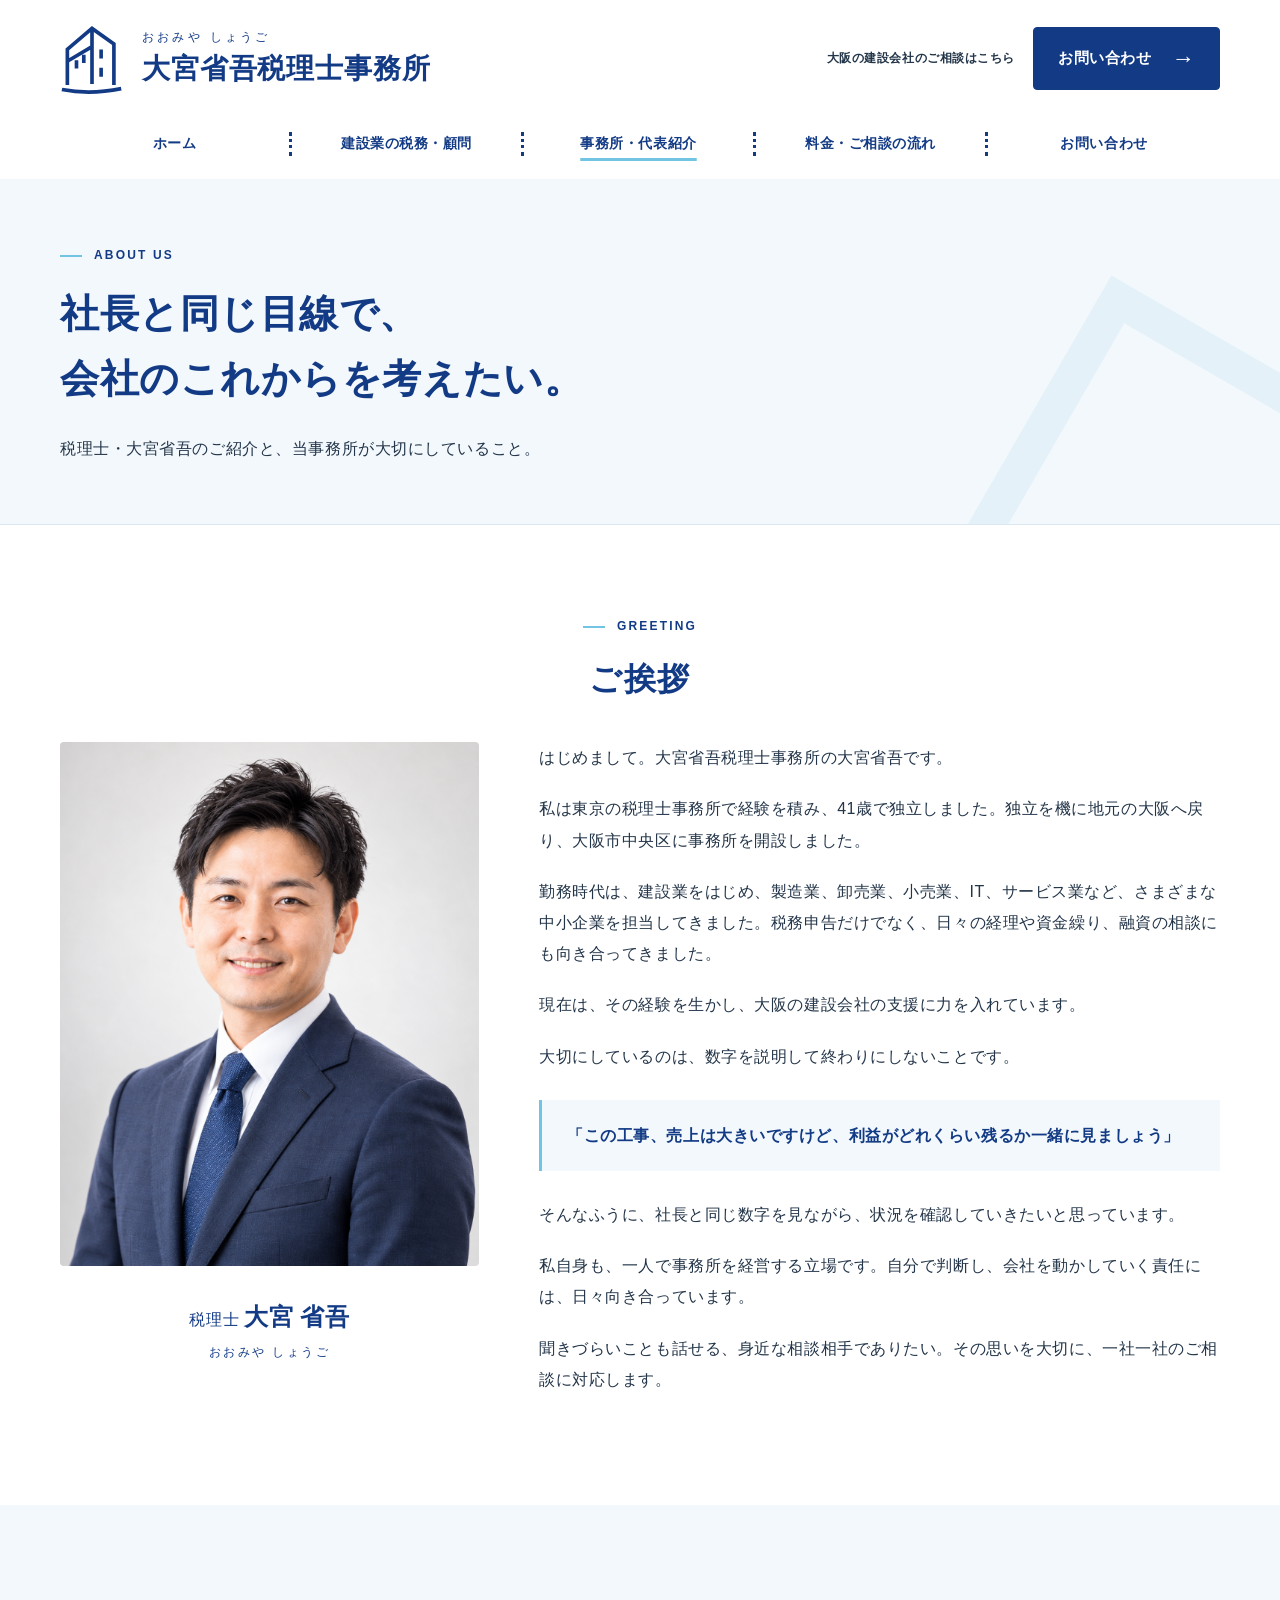
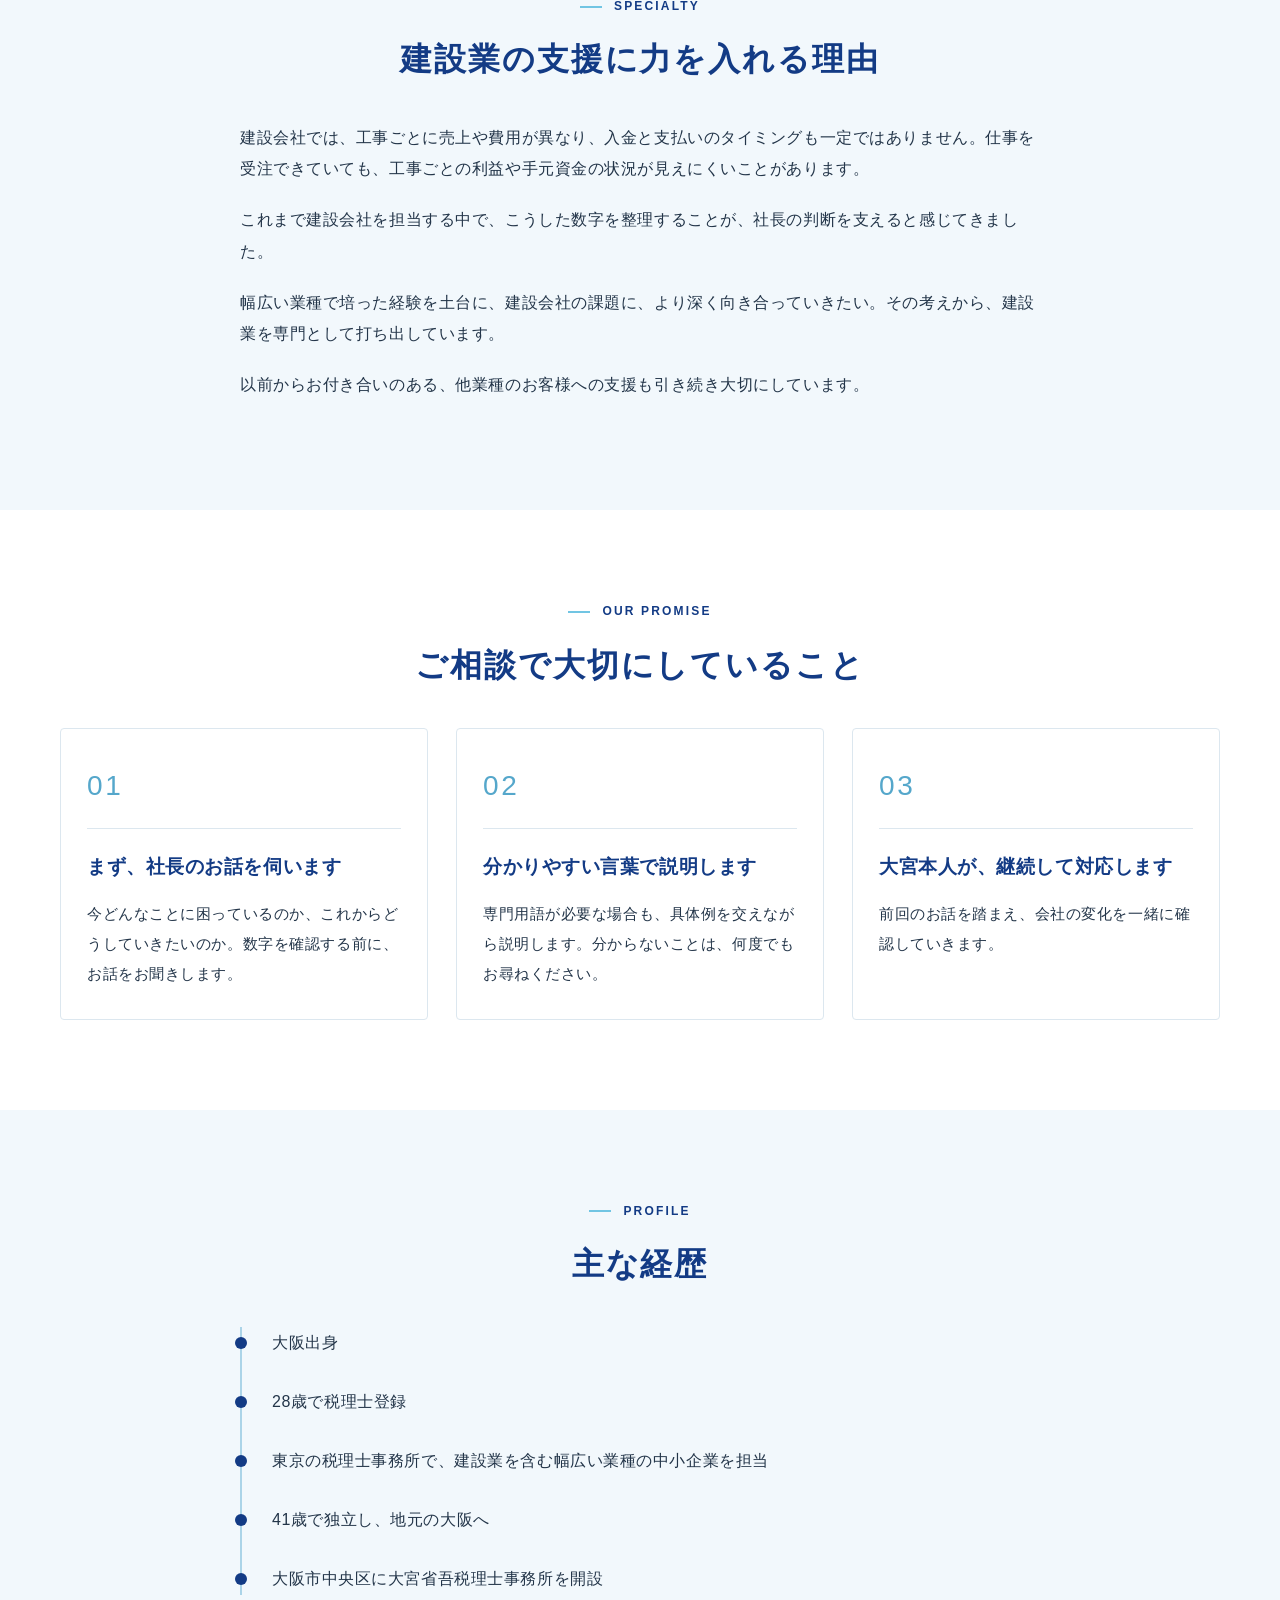
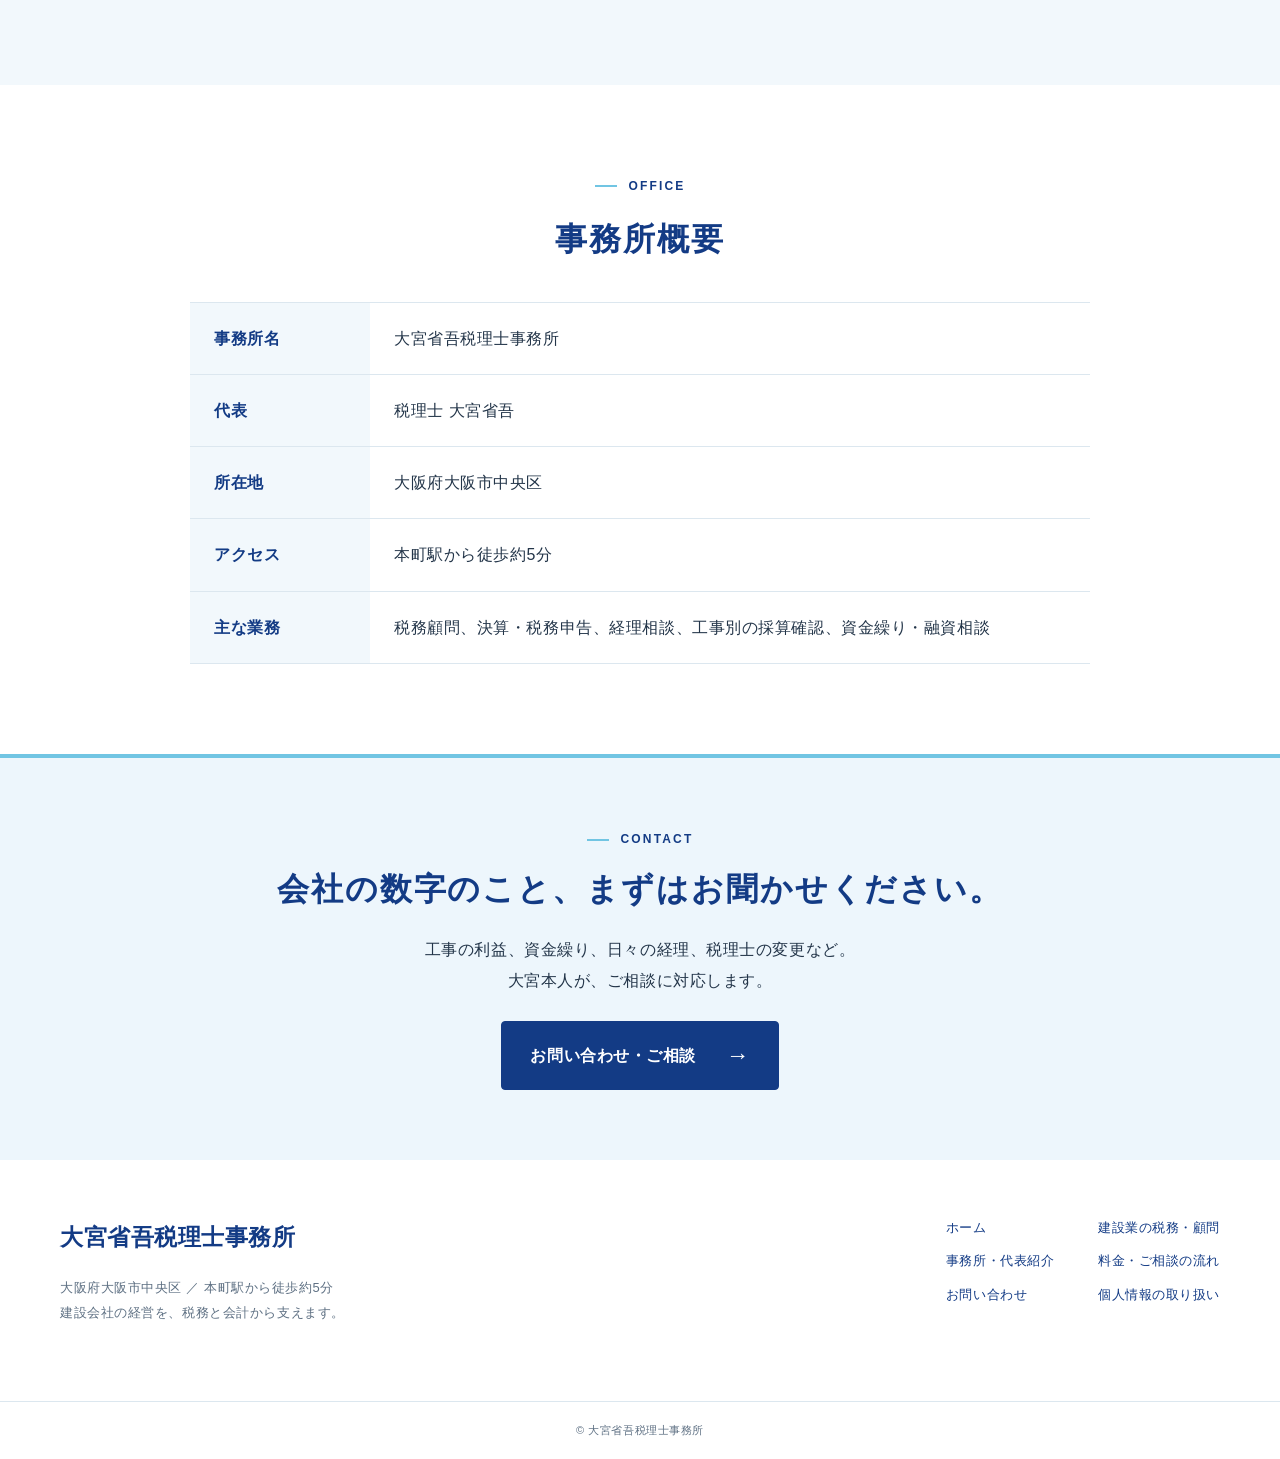
==== about.html @ 06304346 "Add files via upload" ====
<!doctype html><html lang="ja"><head><meta charset="utf-8"><meta name="viewport" content="width=device-width,initial-scale=1"><title>事務所・代表紹介｜大宮省吾税理士事務所</title><meta name="description" content="大阪市中央区・本町駅徒歩約5分。税理士・大宮省吾が、建設会社の決算申告、工事別利益管理、資金繰り、融資の相談に直接対応します。"><link rel="icon" href="assets/favicon.svg" type="image/svg+xml"><link rel="stylesheet" href="assets/style.css"><script src="assets/site.js" defer></script></head><body><a class="skip" href="#main">本文へ移動</a><header class="site-header"><div class="wrap head"><a class="brand" href="index.html"><svg viewBox="0 0 70 80" aria-hidden="true"><path d="M8 69V30L35 7l24 17v45M35 7v61M8 43l27-16M18 42v9m8-15v9m19-15v10m0 10v10M2 74q31 6 65-1" fill="none" stroke="currentColor" stroke-width="4"/></svg><span><small>おおみや しょうご</small><strong>大宮省吾税理士事務所</strong></span></a><div class="head-contact"><small>大阪の建設会社のご相談はこちら</small><a class="button " href="contact.html">お問い合わせ<span aria-hidden="true">→</span></a></div><button class="menu" aria-label="メニューを開く" aria-expanded="false" aria-controls="navigation">☰</button></div><nav id="navigation" class="wrap nav" aria-label="メインメニュー"><a href="index.html" >ホーム</a><a href="services.html" >建設業の税務・顧問</a><a href="about.html" aria-current=page>事務所・代表紹介</a><a href="fees.html" >料金・ご相談の流れ</a><a href="contact.html" >お問い合わせ</a></nav></header><main id="main"><header class="page-title"><div class="wrap"><p class="eyebrow">ABOUT US</p><h1>社長と同じ目線で、<br>会社のこれからを考えたい。</h1><p>税理士・大宮省吾のご紹介と、当事務所が大切にしていること。</p></div></header><section class="section "><div class="wrap"><p class="eyebrow">GREETING</p><h2>ご挨拶</h2><div class="split about-split"><div><img class="portrait" src="assets/representative.png" alt="代表税理士 大宮省吾"><p class="signature">税理士 <strong>大宮 省吾</strong><small>おおみや しょうご</small></p></div><div><p>はじめまして。大宮省吾税理士事務所の大宮省吾です。</p><p>私は東京の税理士事務所で経験を積み、41歳で独立しました。独立を機に地元の大阪へ戻り、大阪市中央区に事務所を開設しました。</p><p>勤務時代は、建設業をはじめ、製造業、卸売業、小売業、IT、サービス業など、さまざまな中小企業を担当してきました。税務申告だけでなく、日々の経理や資金繰り、融資の相談にも向き合ってきました。</p><p>現在は、その経験を生かし、大阪の建設会社の支援に力を入れています。</p><p>大切にしているのは、数字を説明して終わりにしないことです。</p><blockquote>「この工事、売上は大きいですけど、利益がどれくらい残るか一緒に見ましょう」</blockquote><p>そんなふうに、社長と同じ数字を見ながら、状況を確認していきたいと思っています。</p><p>私自身も、一人で事務所を経営する立場です。自分で判断し、会社を動かしていく責任には、日々向き合っています。</p><p>聞きづらいことも話せる、身近な相談相手でありたい。その思いを大切に、一社一社のご相談に対応します。</p></div></div></div></section><section class="section pale"><div class="wrap"><p class="eyebrow">SPECIALTY</p><h2>建設業の支援に力を入れる理由</h2><div class="narrow"><p>建設会社では、工事ごとに売上や費用が異なり、入金と支払いのタイミングも一定ではありません。仕事を受注できていても、工事ごとの利益や手元資金の状況が見えにくいことがあります。</p><p>これまで建設会社を担当する中で、こうした数字を整理することが、社長の判断を支えると感じてきました。</p><p>幅広い業種で培った経験を土台に、建設会社の課題に、より深く向き合っていきたい。その考えから、建設業を専門として打ち出しています。</p><p>以前からお付き合いのある、他業種のお客様への支援も引き続き大切にしています。</p></div></div></section><section class="section "><div class="wrap"><p class="eyebrow">OUR PROMISE</p><h2>ご相談で大切にしていること</h2><div class="cards"><article class="card"><span class="number">01</span><h3>まず、社長のお話を伺います</h3><p>今どんなことに困っているのか、これからどうしていきたいのか。数字を確認する前に、お話をお聞きします。</p></article><article class="card"><span class="number">02</span><h3>分かりやすい言葉で説明します</h3><p>専門用語が必要な場合も、具体例を交えながら説明します。分からないことは、何度でもお尋ねください。</p></article><article class="card"><span class="number">03</span><h3>大宮本人が、継続して対応します</h3><p>前回のお話を踏まえ、会社の変化を一緒に確認していきます。</p></article></div></div></section><section class="section pale"><div class="wrap"><p class="eyebrow">PROFILE</p><h2>主な経歴</h2><ol class="timeline"><li>大阪出身</li><li>28歳で税理士登録</li><li>東京の税理士事務所で、建設業を含む幅広い業種の中小企業を担当</li><li>41歳で独立し、地元の大阪へ</li><li>大阪市中央区に大宮省吾税理士事務所を開設</li></ol></div></section><section class="section "><div class="wrap"><p class="eyebrow">OFFICE</p><h2>事務所概要</h2><dl class="info"><dt>事務所名</dt><dd>大宮省吾税理士事務所</dd><dt>代表</dt><dd>税理士 大宮省吾</dd><dt>所在地</dt><dd>大阪府大阪市中央区</dd><dt>アクセス</dt><dd>本町駅から徒歩約5分</dd><dt>主な業務</dt><dd>税務顧問、決算・税務申告、経理相談、工事別の採算確認、資金繰り・融資相談</dd></dl></div></section><section class="cta"><div class="wrap"><p class="eyebrow">CONTACT</p><h2>会社の数字のこと、<br class="mobile">まずはお聞かせください。</h2><p>工事の利益、資金繰り、日々の経理、税理士の変更など。<br>大宮本人が、ご相談に対応します。</p><a class="button " href="contact.html">お問い合わせ・ご相談<span aria-hidden="true">→</span></a></div></section></main><footer><div class="wrap footer"><div><a class="footer-brand" href="index.html">大宮省吾税理士事務所</a><p>大阪府大阪市中央区 ／ 本町駅から徒歩約5分<br>建設会社の経営を、税務と会計から支えます。</p></div><div class="footer-links"><a href="index.html">ホーム</a><a href="services.html">建設業の税務・顧問</a><a href="about.html">事務所・代表紹介</a><a href="fees.html">料金・ご相談の流れ</a><a href="contact.html">お問い合わせ</a><a href="contact.html#privacy">個人情報の取り扱い</a></div></div><div class="copyright">© 大宮省吾税理士事務所</div></footer></body></html>
---- assets/style.css ----
:root{--navy:#133b85;--ink:#233549;--muted:#5e7083;--line:#dce7ef;--pale:#f2f8fc;--sky:#71c5e3;--white:#fff}*{box-sizing:border-box}html{scroll-behavior:smooth;scroll-padding-top:20px}body{margin:0;color:var(--ink);background:#fff;font-family:"Noto Sans JP","Hiragino Kaku Gothic ProN","Yu Gothic",Meiryo,sans-serif;font-size:16px;line-height:1.95;letter-spacing:.035em}a{color:var(--navy);text-underline-offset:5px}a,button,input,textarea,summary{touch-action:manipulation}button,input,textarea{font:inherit}button,a{ -webkit-tap-highlight-color:transparent}a:focus-visible,button:focus-visible,input:focus-visible,textarea:focus-visible,summary:focus-visible{outline:3px solid #d09d36;outline-offset:4px}a:hover{opacity:.8}button{cursor:pointer}h1,h2,h3,p{margin-top:0}h1,h2,h3{color:var(--navy);line-height:1.65}h2{font-size:32px;margin-bottom:36px;letter-spacing:.06em}h3{font-size:20px;margin-bottom:16px}p{margin-bottom:20px}img{max-width:100%;display:block}.wrap{max-width:1160px;margin:0 auto;width:calc(100% - 80px)}.narrow{max-width:800px;margin-left:auto;margin-right:auto}.site-header{background:white}.head{display:flex;align-items:center;justify-content:space-between;gap:24px;padding:22px 0}.brand{display:flex;align-items:center;gap:18px;color:var(--navy);text-decoration:none;white-space:nowrap;line-height:1.3}.brand svg{width:64px;height:73px}.brand small{font-size:12px;letter-spacing:.27em;display:block;margin-bottom:5px}.brand strong{font-size:28px;letter-spacing:.03em}.head-contact{display:flex;align-items:center;gap:18px}.head-contact>small{font-weight:bold;font-size:12px}.button{display:inline-flex;align-items:center;justify-content:center;gap:30px;padding:15px 28px;background:var(--navy);color:#fff;text-decoration:none;font-weight:700;border:1px solid var(--navy);border-radius:4px;font-size:16px;line-height:1.6;transition:background .2s,transform .2s;max-width:100%}.button:hover{background:#20539c;color:white;opacity:1;transform:translateY(-2px)}.button span{font-weight:400;font-size:23px}.button.outline{color:var(--navy);background:white}.button.outline:hover{background:var(--pale)}.head .button{padding:12px 24px;gap:20px;font-size:15px}.nav{display:grid;grid-template-columns:repeat(5,1fr);padding:15px 0 23px}.nav a{text-align:center;font-weight:700;font-size:14px;text-decoration:none;padding:0 10px;border-right:3px dotted var(--navy);line-height:1.7}.nav a:last-child{border:0}.nav a[aria-current]{text-decoration:underline;text-decoration-color:var(--sky);text-decoration-thickness:3px;text-underline-offset:10px}.menu{display:none}.hero{max-width:1556px;margin:0 auto}.hero-art{aspect-ratio:1556/660;background:url('keyvisual.png') no-repeat;background-size:100% auto;background-position:center 64.1%}.hero-caption{font-weight:700;text-align:center;padding:20px 24px;margin:0;font-size:19px;color:#414141;line-height:1.8}.trust{display:grid;grid-template-columns:repeat(3,1fr);text-align:center;padding:25px 0;border-top:1px solid var(--line);border-bottom:1px solid var(--line);color:var(--navy);font-size:15px}.trust span+span{border-left:1px solid var(--line)}.trust b{font-size:28px}.section{padding:90px 0}.section>.wrap>.eyebrow,.section>.wrap>h2{text-align:center}.eyebrow{color:var(--navy);font-size:12px;letter-spacing:.18em;font-weight:bold;margin:0 0 15px;display:block}.eyebrow:before{content:'';display:inline-block;width:22px;height:2px;background:var(--sky);vertical-align:middle;margin-right:12px}.pale{background:var(--pale)}.center{text-align:center}.space{margin-top:40px}.lead{font-size:17px;line-height:2.2}.worries{display:grid;grid-template-columns:repeat(3,1fr);gap:20px;margin:36px 0}.worries p{background:white;border-bottom:3px solid var(--sky);padding:28px 24px;margin:0;font-size:15px}.worries strong{display:block;color:var(--navy);font-size:18px;margin-top:6px}.cards{display:grid;grid-template-columns:repeat(3,1fr);gap:28px}.card{padding:30px 26px;background:white;border:1px solid var(--line);border-radius:4px}.number{display:block;color:#55a7cb;letter-spacing:.1em;font-size:28px;font-weight:500;border-bottom:1px solid var(--line);padding-bottom:15px;margin-bottom:22px}.card h3{font-size:19px}.card p{font-size:15px;margin:0;line-height:2}.split{display:grid;grid-template-columns:.85fr 1.15fr;gap:70px;align-items:center;max-width:980px;margin:auto}.portrait{width:100%;max-height:500px;object-fit:cover;object-position:center 30%;border-radius:4px}.split .large{font-size:24px;color:var(--navy);font-weight:700;line-height:1.8}.signature{color:var(--navy);margin:28px 0}.signature strong{font-size:24px}.signature small{display:block;font-size:12px;letter-spacing:.2em}.cta{padding:70px 0;text-align:center;background:#edf6fc;border-top:4px solid var(--sky)}.cta h2{margin-bottom:18px}.cta p{margin-bottom:25px}.cta .eyebrow{margin-bottom:12px}footer{background:#fff}.footer{display:flex;justify-content:space-between;gap:50px;padding:55px 0}.footer-brand{font-size:23px;text-decoration:none;font-weight:700}.footer p{font-size:13px;color:var(--muted);margin-top:15px}.footer-links{display:grid;grid-template-columns:1fr 1fr;gap:8px 30px;align-content:start;font-size:13px}.footer-links a{text-decoration:none}.copyright{text-align:center;font-size:11px;color:var(--muted);border-top:1px solid var(--line);padding:18px}.page-title{background:var(--pale);padding:65px 0 60px;border-bottom:1px solid var(--line);position:relative;overflow:hidden}.page-title:after{content:'';position:absolute;width:250px;height:250px;border:35px solid #e4f1f9;right:-50px;bottom:-130px;transform:rotate(30deg);pointer-events:none}.page-title h1{font-size:39px;margin:0 0 22px}.page-title p:last-child{font-size:16px;position:relative;z-index:1;margin-bottom:0}.service{display:grid;grid-template-columns:.8fr 1.6fr;gap:60px;padding:45px 0;border-bottom:1px solid var(--line)}.service:first-child{padding-top:0}.service-side span{font-size:30px;color:#62afcf}.service-side h2{font-size:22px;margin-top:10px}.service h3{font-size:23px}.service p{margin:0}.about-split{align-items:start;grid-template-columns:.8fr 1.3fr;gap:60px;max-width:none}.about-split .portrait{max-height:none}.about-split .signature{text-align:center}blockquote{margin:28px 0;padding:20px 25px;border-left:3px solid var(--sky);background:var(--pale);color:var(--navy);font-weight:bold}.timeline{list-style:none;margin:0 auto;padding:0;max-width:800px}.timeline li{border-left:2px solid #abd4e8;position:relative;padding:0 0 28px 30px}.timeline li:before{content:'';width:12px;height:12px;border-radius:50%;background:var(--navy);position:absolute;left:-7px;top:10px}.timeline li:last-child{padding-bottom:0}.info{display:grid;grid-template-columns:180px 1fr;margin:0 auto;max-width:900px;border-top:1px solid var(--line)}.info dt,.info dd{margin:0;padding:20px 24px;border-bottom:1px solid var(--line)}.info dt{background:var(--pale);color:var(--navy);font-weight:bold}.notice{border:1px solid #bad8eb;border-left:4px solid var(--sky);padding:22px 25px;margin:30px 0;color:var(--navy);background:#f7fbfe}.notice p{font-size:14px;margin:10px 0 0}.check-list{list-style:none;padding:0}.check-list li{padding:8px 0 8px 28px;position:relative}.check-list li:before{content:'✓';color:#3889b8;position:absolute;left:0}.steps{list-style:none;padding:0;max-width:900px;margin:0 auto}.steps li{display:flex;align-items:start;gap:36px;padding:28px 0;border-bottom:1px solid #d8e5ee}.steps li>span{background:var(--navy);color:white;white-space:nowrap;font-size:13px;padding:8px 15px;border-radius:3px}.steps h3{margin:3px 0 12px}.steps p{margin:0}.faq{max-width:900px;margin:0 auto}.faq details{border-bottom:1px solid var(--line)}.faq summary{padding:24px 40px 24px 38px;position:relative;font-weight:bold;color:var(--navy);cursor:pointer;list-style:none}.faq summary::-webkit-details-marker{display:none}.faq summary:before{content:'Q';position:absolute;left:0;color:#4b9cbe;font-size:22px;line-height:1.4}.faq summary:after{content:'＋';position:absolute;right:10px}.faq details[open] summary:after{content:'−'}.faq details p{padding:0 38px 22px;margin:0}.field{padding:25px 0;border:0;border-bottom:1px solid var(--line);margin:0;min-width:0}.field>label,.field legend{display:block;font-weight:700;color:var(--navy);margin-bottom:12px}.field legend{padding-top:25px;float:left;width:100%}.field legend+.choices{clear:both}.required,.optional{font-size:10px;letter-spacing:.05em;padding:3px 7px;margin-left:10px;vertical-align:middle;border-radius:2px}.required{background:var(--navy);color:#fff}.optional{background:#edf1f5;color:var(--muted)}.field small{font-weight:400;font-size:12px;margin-left:12px}.field input:not([type=checkbox]):not([type=radio]),textarea{width:100%;padding:13px 15px;border:1px solid #bacbd9;border-radius:3px;background:#fcfdff;color:var(--ink)}textarea{resize:vertical}.choices{display:grid;grid-template-columns:1fr 1fr;gap:12px}.choices label{font-size:15px;display:flex;align-items:baseline;gap:8px}.choices input,.consent input{accent-color:var(--navy);width:17px;height:17px;flex-shrink:0}.inline{grid-template-columns:repeat(3,1fr)}.consent{margin:30px 0 38px;font-size:14px}.consent label{display:flex;align-items:center;gap:8px;margin-top:25px;flex-wrap:wrap}.privacy{border-top:1px solid var(--line);margin-top:80px;padding-top:40px}.privacy h2{font-size:22px}.privacy p{font-size:14px}.confirmation .info{grid-template-columns:170px 1fr;margin:30px 0}.confirmation dd{overflow-wrap:anywhere;white-space:pre-wrap}.error{color:#a62929;font-size:14px}.mobile{display:none}.sr-only{position:absolute;width:1px;height:1px;padding:0;margin:-1px;overflow:hidden;clip:rect(0,0,0,0);white-space:nowrap;border:0}.skip{position:fixed;top:-60px;left:10px;background:var(--navy);color:white;padding:10px;z-index:100}.skip:focus{top:10px}[hidden]{display:none!important}
@media(min-width:1500px){.hero{border-left:1px solid #f1f4f7;border-right:1px solid #f1f4f7}}@media(max-width:1100px){.head-contact>small{display:none}.brand strong{font-size:24px}.head{gap:15px}.cards{gap:18px}.card{padding:25px 20px}.worries{gap:16px}.split{gap:35px}.hero-caption{font-size:17px}.head .button{font-size:14px;padding:10px 20px}.service{gap:35px}.about-split{gap:35px}}
@media(max-width:760px){body{font-size:15px;line-height:1.95}.wrap{width:calc(100% - 36px)}.head{padding:17px 0;gap:10px}.brand{gap:10px}.brand svg{width:37px;height:44px}.brand strong{font-size:clamp(16px,4.5vw,22px);letter-spacing:0}.brand small{font-size:9px;margin-bottom:3px;letter-spacing:.18em}.head-contact{display:none}.menu{display:block;background:none;border:1px solid var(--line);color:var(--navy);font-size:23px;line-height:1;padding:10px;border-radius:3px}.nav{display:none;padding:0 0 18px;grid-template-columns:1fr;gap:0}.nav.open{display:grid}.nav a{padding:13px 8px;border:0;border-top:1px solid var(--line);font-size:14px;text-align:left}.nav a[aria-current]{text-underline-offset:5px}.hero-art{aspect-ratio:1556/680;background-position:center 68%;background-size:100% auto}.hero-caption{padding:16px 18px;font-size:14px;line-height:1.9}.trust{font-size:10px;padding:15px 0;letter-spacing:0;width:calc(100% - 30px)}.trust span{padding:0 5px}.trust span strong{display:block;font-size:11px}.trust b{font-size:21px}.section{padding:55px 0}h2{font-size:25px;margin-bottom:27px}.eyebrow{font-size:10px;margin-bottom:12px}.lead{font-size:15px;line-height:2.1}.cards,.worries{grid-template-columns:1fr;gap:16px}.worries{margin:25px 0}.worries p{padding:18px 22px;font-size:14px}.worries strong{font-size:17px}.card{padding:24px}.card .number{font-size:22px;margin-bottom:16px;padding-bottom:10px}.card h3{font-size:18px}.card p{font-size:14px}.split,.about-split{grid-template-columns:1fr;gap:28px}.portrait{max-height:420px;max-width:340px;margin:auto;object-position:center 25%}.split .large{font-size:22px}.signature{margin:20px 0}.about-split .portrait{max-height:450px;max-width:330px}.cta{padding:50px 0}.cta h2{font-size:24px}.cta p{font-size:14px}.button{font-size:14px;padding:14px 22px;gap:25px}.footer{flex-direction:column;padding:40px 0;gap:22px}.footer-brand{font-size:20px}.footer p{font-size:12px}.footer-links{font-size:12px;gap:10px 18px}.page-title{padding:42px 0}.page-title h1{font-size:28px;line-height:1.7}.page-title p:last-child{font-size:14px}.page-title br:not(.mobile){display:none}.service{grid-template-columns:1fr;gap:12px;padding:30px 0}.service-side{display:flex;align-items:baseline;gap:18px}.service-side span{font-size:25px}.service-side h2{font-size:20px;margin:0}.service h3{font-size:18px}.service p{font-size:14px}.steps li{gap:18px}.steps li>span{font-size:10px;padding:7px 10px}.steps h3{font-size:18px}.steps p{font-size:14px}.info{grid-template-columns:100px 1fr;font-size:13px}.info dt,.info dd{padding:16px 12px}.notice{padding:18px}.notice strong{font-size:15px}.faq summary{font-size:14px;padding:20px 28px}.faq summary:before{font-size:18px}.faq summary:after{right:0}.faq details p{font-size:14px;padding:0 20px 20px}.choices,.inline{grid-template-columns:1fr}.choices label{font-size:14px}.field input:not([type=checkbox]):not([type=radio]),textarea{font-size:16px}.consent{font-size:13px}.confirmation .info{grid-template-columns:105px 1fr}.mobile{display:block}br.mobile{display:initial}.section .center br:not(.mobile){display:none}}@media(prefers-reduced-motion:reduce){html{scroll-behavior:auto}*{transition:none!important}}
.page-title>.wrap{position:relative;z-index:1}.page-title:after{z-index:0}h2{text-wrap:balance}.mobile-hero-action{display:none}@media(max-width:760px){.mobile-hero-action{display:block;text-align:center;padding:0 18px 20px}.mobile-hero-action .button{width:100%;max-width:340px}.page-title h1{font-size:27px}}
.hero-visual{position:relative}.hero-name{position:absolute;left:26.5%;bottom:3%;transform:translateX(-50%);margin:0;padding:9px 20px;color:var(--navy);background:rgba(255,255,255,.97);border:1px solid #cbdce9;border-radius:4px;box-shadow:0 3px 10px rgba(19,59,133,.08);font-size:clamp(10px,1.55vw,24px);font-weight:700;line-height:1.65;white-space:nowrap;letter-spacing:.04em}@media(max-width:760px){.hero-name{padding:4px 7px;border-radius:3px;bottom:2%;font-size:clamp(9px,2.4vw,17px)}}
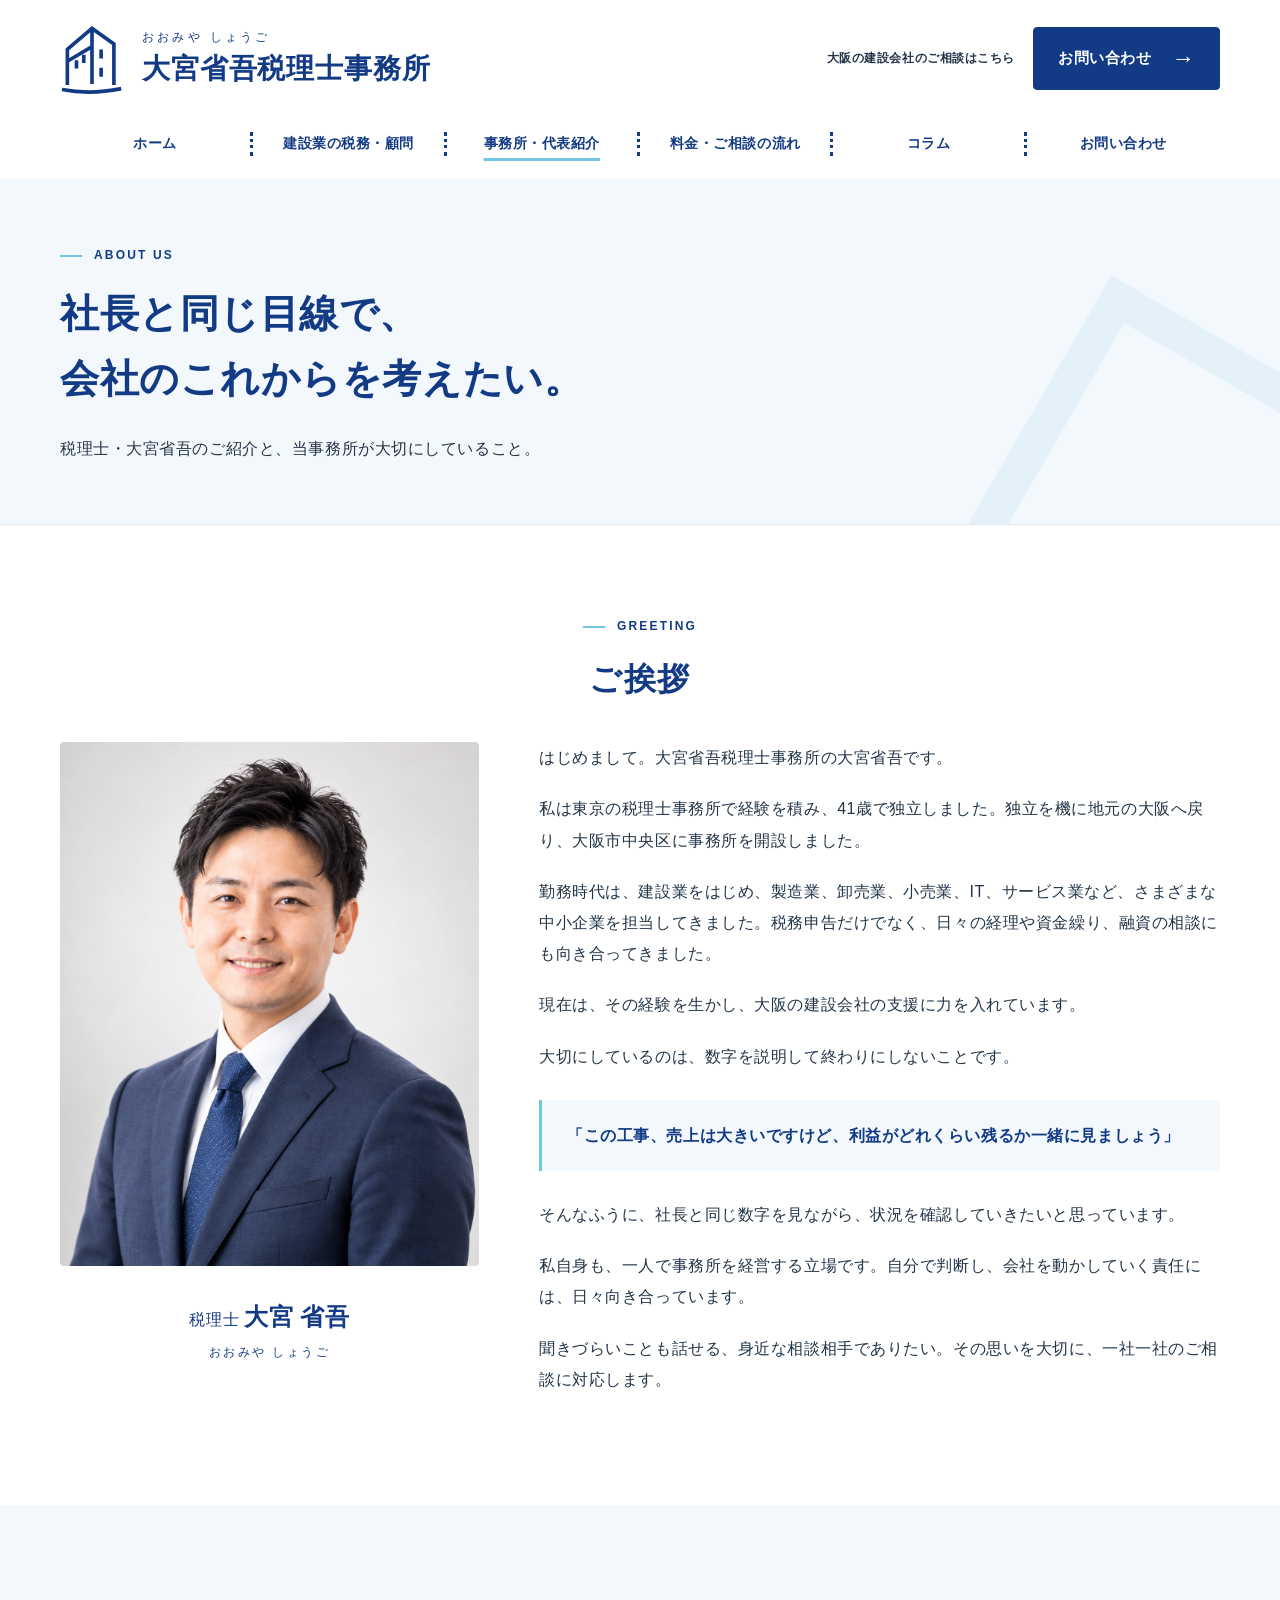
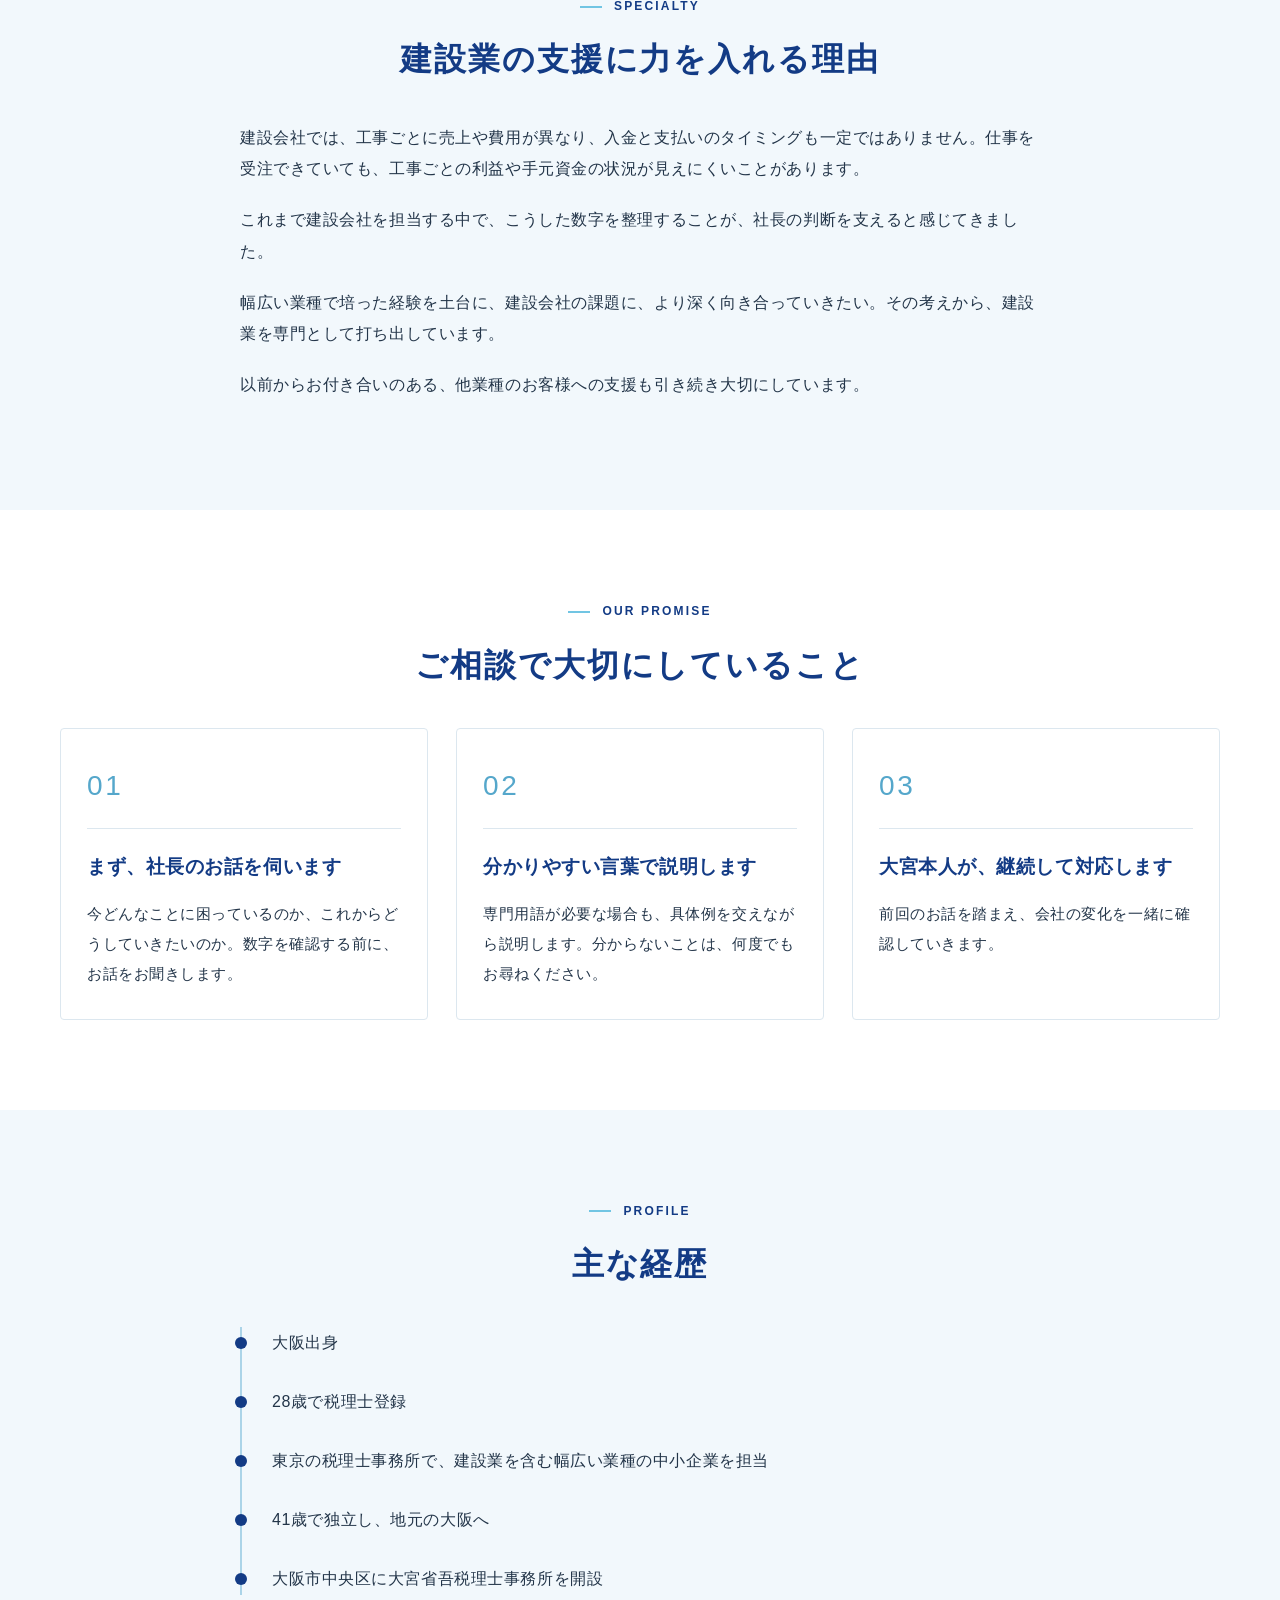
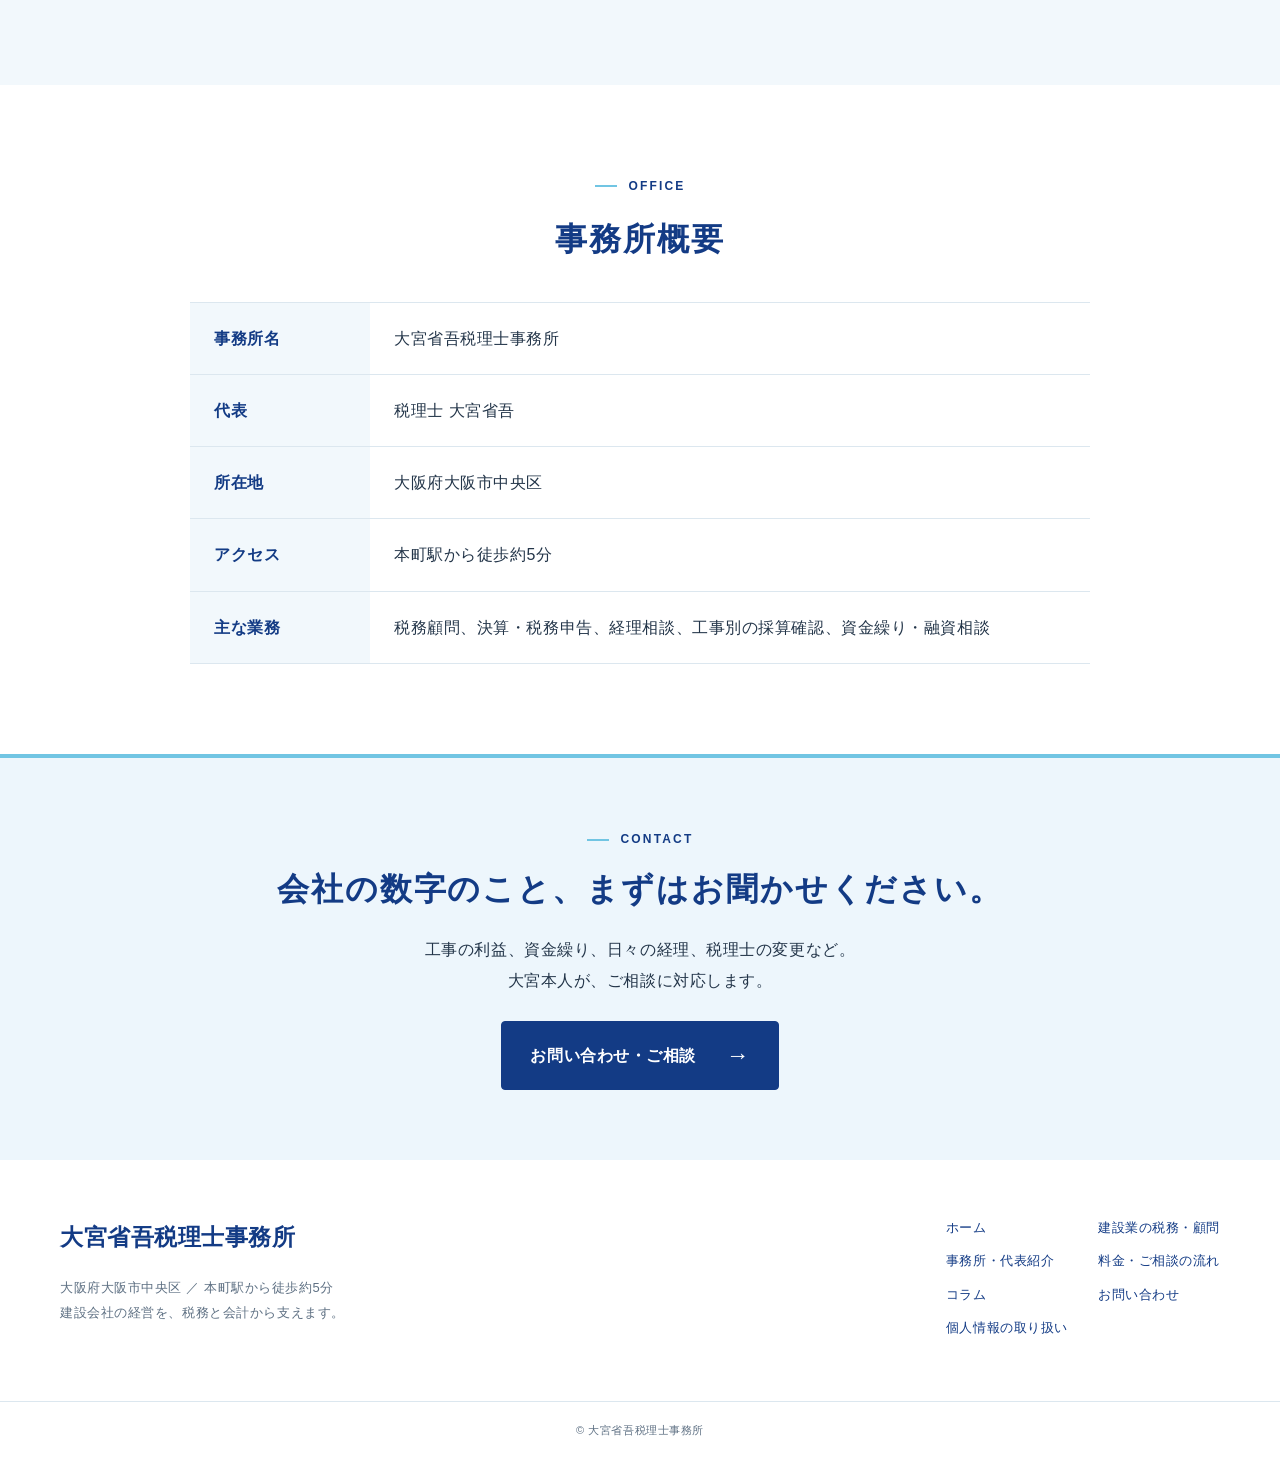
==== commit e6b6a742: "コラムを追加し、トップとナビから記事へ誘導できるようにする 建設会社向けの税務・資金繰りの情報を発信する場を設けるため、 コラム一覧と記事4本を追加し、グローバルナビ・フッター・トップページに導線を置" ====
--- a/about.html
+++ b/about.html
@@ -1 +1 @@
-<!doctype html><html lang="ja"><head><meta charset="utf-8"><meta name="viewport" content="width=device-width,initial-scale=1"><title>事務所・代表紹介｜大宮省吾税理士事務所</title><meta name="description" content="大阪市中央区・本町駅徒歩約5分。税理士・大宮省吾が、建設会社の決算申告、工事別利益管理、資金繰り、融資の相談に直接対応します。"><link rel="icon" href="assets/favicon.svg" type="image/svg+xml"><link rel="stylesheet" href="assets/style.css"><script src="assets/site.js" defer></script></head><body><a class="skip" href="#main">本文へ移動</a><header class="site-header"><div class="wrap head"><a class="brand" href="index.html"><svg viewBox="0 0 70 80" aria-hidden="true"><path d="M8 69V30L35 7l24 17v45M35 7v61M8 43l27-16M18 42v9m8-15v9m19-15v10m0 10v10M2 74q31 6 65-1" fill="none" stroke="currentColor" stroke-width="4"/></svg><span><small>おおみや しょうご</small><strong>大宮省吾税理士事務所</strong></span></a><div class="head-contact"><small>大阪の建設会社のご相談はこちら</small><a class="button " href="contact.html">お問い合わせ<span aria-hidden="true">→</span></a></div><button class="menu" aria-label="メニューを開く" aria-expanded="false" aria-controls="navigation">☰</button></div><nav id="navigation" class="wrap nav" aria-label="メインメニュー"><a href="index.html" >ホーム</a><a href="services.html" >建設業の税務・顧問</a><a href="about.html" aria-current=page>事務所・代表紹介</a><a href="fees.html" >料金・ご相談の流れ</a><a href="contact.html" >お問い合わせ</a></nav></header><main id="main"><header class="page-title"><div class="wrap"><p class="eyebrow">ABOUT US</p><h1>社長と同じ目線で、<br>会社のこれからを考えたい。</h1><p>税理士・大宮省吾のご紹介と、当事務所が大切にしていること。</p></div></header><section class="section "><div class="wrap"><p class="eyebrow">GREETING</p><h2>ご挨拶</h2><div class="split about-split"><div><img class="portrait" src="assets/representative.png" alt="代表税理士 大宮省吾"><p class="signature">税理士 <strong>大宮 省吾</strong><small>おおみや しょうご</small></p></div><div><p>はじめまして。大宮省吾税理士事務所の大宮省吾です。</p><p>私は東京の税理士事務所で経験を積み、41歳で独立しました。独立を機に地元の大阪へ戻り、大阪市中央区に事務所を開設しました。</p><p>勤務時代は、建設業をはじめ、製造業、卸売業、小売業、IT、サービス業など、さまざまな中小企業を担当してきました。税務申告だけでなく、日々の経理や資金繰り、融資の相談にも向き合ってきました。</p><p>現在は、その経験を生かし、大阪の建設会社の支援に力を入れています。</p><p>大切にしているのは、数字を説明して終わりにしないことです。</p><blockquote>「この工事、売上は大きいですけど、利益がどれくらい残るか一緒に見ましょう」</blockquote><p>そんなふうに、社長と同じ数字を見ながら、状況を確認していきたいと思っています。</p><p>私自身も、一人で事務所を経営する立場です。自分で判断し、会社を動かしていく責任には、日々向き合っています。</p><p>聞きづらいことも話せる、身近な相談相手でありたい。その思いを大切に、一社一社のご相談に対応します。</p></div></div></div></section><section class="section pale"><div class="wrap"><p class="eyebrow">SPECIALTY</p><h2>建設業の支援に力を入れる理由</h2><div class="narrow"><p>建設会社では、工事ごとに売上や費用が異なり、入金と支払いのタイミングも一定ではありません。仕事を受注できていても、工事ごとの利益や手元資金の状況が見えにくいことがあります。</p><p>これまで建設会社を担当する中で、こうした数字を整理することが、社長の判断を支えると感じてきました。</p><p>幅広い業種で培った経験を土台に、建設会社の課題に、より深く向き合っていきたい。その考えから、建設業を専門として打ち出しています。</p><p>以前からお付き合いのある、他業種のお客様への支援も引き続き大切にしています。</p></div></div></section><section class="section "><div class="wrap"><p class="eyebrow">OUR PROMISE</p><h2>ご相談で大切にしていること</h2><div class="cards"><article class="card"><span class="number">01</span><h3>まず、社長のお話を伺います</h3><p>今どんなことに困っているのか、これからどうしていきたいのか。数字を確認する前に、お話をお聞きします。</p></article><article class="card"><span class="number">02</span><h3>分かりやすい言葉で説明します</h3><p>専門用語が必要な場合も、具体例を交えながら説明します。分からないことは、何度でもお尋ねください。</p></article><article class="card"><span class="number">03</span><h3>大宮本人が、継続して対応します</h3><p>前回のお話を踏まえ、会社の変化を一緒に確認していきます。</p></article></div></div></section><section class="section pale"><div class="wrap"><p class="eyebrow">PROFILE</p><h2>主な経歴</h2><ol class="timeline"><li>大阪出身</li><li>28歳で税理士登録</li><li>東京の税理士事務所で、建設業を含む幅広い業種の中小企業を担当</li><li>41歳で独立し、地元の大阪へ</li><li>大阪市中央区に大宮省吾税理士事務所を開設</li></ol></div></section><section class="section "><div class="wrap"><p class="eyebrow">OFFICE</p><h2>事務所概要</h2><dl class="info"><dt>事務所名</dt><dd>大宮省吾税理士事務所</dd><dt>代表</dt><dd>税理士 大宮省吾</dd><dt>所在地</dt><dd>大阪府大阪市中央区</dd><dt>アクセス</dt><dd>本町駅から徒歩約5分</dd><dt>主な業務</dt><dd>税務顧問、決算・税務申告、経理相談、工事別の採算確認、資金繰り・融資相談</dd></dl></div></section><section class="cta"><div class="wrap"><p class="eyebrow">CONTACT</p><h2>会社の数字のこと、<br class="mobile">まずはお聞かせください。</h2><p>工事の利益、資金繰り、日々の経理、税理士の変更など。<br>大宮本人が、ご相談に対応します。</p><a class="button " href="contact.html">お問い合わせ・ご相談<span aria-hidden="true">→</span></a></div></section></main><footer><div class="wrap footer"><div><a class="footer-brand" href="index.html">大宮省吾税理士事務所</a><p>大阪府大阪市中央区 ／ 本町駅から徒歩約5分<br>建設会社の経営を、税務と会計から支えます。</p></div><div class="footer-links"><a href="index.html">ホーム</a><a href="services.html">建設業の税務・顧問</a><a href="about.html">事務所・代表紹介</a><a href="fees.html">料金・ご相談の流れ</a><a href="contact.html">お問い合わせ</a><a href="contact.html#privacy">個人情報の取り扱い</a></div></div><div class="copyright">© 大宮省吾税理士事務所</div></footer></body></html>+<!doctype html><html lang="ja"><head><meta charset="utf-8"><meta name="viewport" content="width=device-width,initial-scale=1"><title>事務所・代表紹介｜大宮省吾税理士事務所</title><meta name="description" content="大阪市中央区・本町駅徒歩約5分。税理士・大宮省吾が、建設会社の決算申告、工事別利益管理、資金繰り、融資の相談に直接対応します。"><link rel="icon" href="assets/favicon.svg" type="image/svg+xml"><link rel="stylesheet" href="assets/style.css"><script src="assets/site.js" defer></script></head><body><a class="skip" href="#main">本文へ移動</a><header class="site-header"><div class="wrap head"><a class="brand" href="index.html"><svg viewBox="0 0 70 80" aria-hidden="true"><path d="M8 69V30L35 7l24 17v45M35 7v61M8 43l27-16M18 42v9m8-15v9m19-15v10m0 10v10M2 74q31 6 65-1" fill="none" stroke="currentColor" stroke-width="4"/></svg><span><small>おおみや しょうご</small><strong>大宮省吾税理士事務所</strong></span></a><div class="head-contact"><small>大阪の建設会社のご相談はこちら</small><a class="button " href="contact.html">お問い合わせ<span aria-hidden="true">→</span></a></div><button class="menu" aria-label="メニューを開く" aria-expanded="false" aria-controls="navigation">☰</button></div><nav id="navigation" class="wrap nav" aria-label="メインメニュー"><a href="index.html" >ホーム</a><a href="services.html" >建設業の税務・顧問</a><a href="about.html" aria-current=page>事務所・代表紹介</a><a href="fees.html" >料金・ご相談の流れ</a><a href="column.html" >コラム</a><a href="contact.html" >お問い合わせ</a></nav></header><main id="main"><header class="page-title"><div class="wrap"><p class="eyebrow">ABOUT US</p><h1>社長と同じ目線で、<br>会社のこれからを考えたい。</h1><p>税理士・大宮省吾のご紹介と、当事務所が大切にしていること。</p></div></header><section class="section "><div class="wrap"><p class="eyebrow">GREETING</p><h2>ご挨拶</h2><div class="split about-split"><div><img class="portrait" src="assets/representative.png" alt="代表税理士 大宮省吾"><p class="signature">税理士 <strong>大宮 省吾</strong><small>おおみや しょうご</small></p></div><div><p>はじめまして。大宮省吾税理士事務所の大宮省吾です。</p><p>私は東京の税理士事務所で経験を積み、41歳で独立しました。独立を機に地元の大阪へ戻り、大阪市中央区に事務所を開設しました。</p><p>勤務時代は、建設業をはじめ、製造業、卸売業、小売業、IT、サービス業など、さまざまな中小企業を担当してきました。税務申告だけでなく、日々の経理や資金繰り、融資の相談にも向き合ってきました。</p><p>現在は、その経験を生かし、大阪の建設会社の支援に力を入れています。</p><p>大切にしているのは、数字を説明して終わりにしないことです。</p><blockquote>「この工事、売上は大きいですけど、利益がどれくらい残るか一緒に見ましょう」</blockquote><p>そんなふうに、社長と同じ数字を見ながら、状況を確認していきたいと思っています。</p><p>私自身も、一人で事務所を経営する立場です。自分で判断し、会社を動かしていく責任には、日々向き合っています。</p><p>聞きづらいことも話せる、身近な相談相手でありたい。その思いを大切に、一社一社のご相談に対応します。</p></div></div></div></section><section class="section pale"><div class="wrap"><p class="eyebrow">SPECIALTY</p><h2>建設業の支援に力を入れる理由</h2><div class="narrow"><p>建設会社では、工事ごとに売上や費用が異なり、入金と支払いのタイミングも一定ではありません。仕事を受注できていても、工事ごとの利益や手元資金の状況が見えにくいことがあります。</p><p>これまで建設会社を担当する中で、こうした数字を整理することが、社長の判断を支えると感じてきました。</p><p>幅広い業種で培った経験を土台に、建設会社の課題に、より深く向き合っていきたい。その考えから、建設業を専門として打ち出しています。</p><p>以前からお付き合いのある、他業種のお客様への支援も引き続き大切にしています。</p></div></div></section><section class="section "><div class="wrap"><p class="eyebrow">OUR PROMISE</p><h2>ご相談で大切にしていること</h2><div class="cards"><article class="card"><span class="number">01</span><h3>まず、社長のお話を伺います</h3><p>今どんなことに困っているのか、これからどうしていきたいのか。数字を確認する前に、お話をお聞きします。</p></article><article class="card"><span class="number">02</span><h3>分かりやすい言葉で説明します</h3><p>専門用語が必要な場合も、具体例を交えながら説明します。分からないことは、何度でもお尋ねください。</p></article><article class="card"><span class="number">03</span><h3>大宮本人が、継続して対応します</h3><p>前回のお話を踏まえ、会社の変化を一緒に確認していきます。</p></article></div></div></section><section class="section pale"><div class="wrap"><p class="eyebrow">PROFILE</p><h2>主な経歴</h2><ol class="timeline"><li>大阪出身</li><li>28歳で税理士登録</li><li>東京の税理士事務所で、建設業を含む幅広い業種の中小企業を担当</li><li>41歳で独立し、地元の大阪へ</li><li>大阪市中央区に大宮省吾税理士事務所を開設</li></ol></div></section><section class="section "><div class="wrap"><p class="eyebrow">OFFICE</p><h2>事務所概要</h2><dl class="info"><dt>事務所名</dt><dd>大宮省吾税理士事務所</dd><dt>代表</dt><dd>税理士 大宮省吾</dd><dt>所在地</dt><dd>大阪府大阪市中央区</dd><dt>アクセス</dt><dd>本町駅から徒歩約5分</dd><dt>主な業務</dt><dd>税務顧問、決算・税務申告、経理相談、工事別の採算確認、資金繰り・融資相談</dd></dl></div></section><section class="cta"><div class="wrap"><p class="eyebrow">CONTACT</p><h2>会社の数字のこと、<br class="mobile">まずはお聞かせください。</h2><p>工事の利益、資金繰り、日々の経理、税理士の変更など。<br>大宮本人が、ご相談に対応します。</p><a class="button " href="contact.html">お問い合わせ・ご相談<span aria-hidden="true">→</span></a></div></section></main><footer><div class="wrap footer"><div><a class="footer-brand" href="index.html">大宮省吾税理士事務所</a><p>大阪府大阪市中央区 ／ 本町駅から徒歩約5分<br>建設会社の経営を、税務と会計から支えます。</p></div><div class="footer-links"><a href="index.html">ホーム</a><a href="services.html">建設業の税務・顧問</a><a href="about.html">事務所・代表紹介</a><a href="fees.html">料金・ご相談の流れ</a><a href="column.html">コラム</a><a href="contact.html">お問い合わせ</a><a href="contact.html#privacy">個人情報の取り扱い</a></div></div><div class="copyright">© 大宮省吾税理士事務所</div></footer></body></html>
--- a/assets/style.css
+++ b/assets/style.css
@@ -1,5 +1,39 @@
-:root{--navy:#133b85;--ink:#233549;--muted:#5e7083;--line:#dce7ef;--pale:#f2f8fc;--sky:#71c5e3;--white:#fff}*{box-sizing:border-box}html{scroll-behavior:smooth;scroll-padding-top:20px}body{margin:0;color:var(--ink);background:#fff;font-family:"Noto Sans JP","Hiragino Kaku Gothic ProN","Yu Gothic",Meiryo,sans-serif;font-size:16px;line-height:1.95;letter-spacing:.035em}a{color:var(--navy);text-underline-offset:5px}a,button,input,textarea,summary{touch-action:manipulation}button,input,textarea{font:inherit}button,a{ -webkit-tap-highlight-color:transparent}a:focus-visible,button:focus-visible,input:focus-visible,textarea:focus-visible,summary:focus-visible{outline:3px solid #d09d36;outline-offset:4px}a:hover{opacity:.8}button{cursor:pointer}h1,h2,h3,p{margin-top:0}h1,h2,h3{color:var(--navy);line-height:1.65}h2{font-size:32px;margin-bottom:36px;letter-spacing:.06em}h3{font-size:20px;margin-bottom:16px}p{margin-bottom:20px}img{max-width:100%;display:block}.wrap{max-width:1160px;margin:0 auto;width:calc(100% - 80px)}.narrow{max-width:800px;margin-left:auto;margin-right:auto}.site-header{background:white}.head{display:flex;align-items:center;justify-content:space-between;gap:24px;padding:22px 0}.brand{display:flex;align-items:center;gap:18px;color:var(--navy);text-decoration:none;white-space:nowrap;line-height:1.3}.brand svg{width:64px;height:73px}.brand small{font-size:12px;letter-spacing:.27em;display:block;margin-bottom:5px}.brand strong{font-size:28px;letter-spacing:.03em}.head-contact{display:flex;align-items:center;gap:18px}.head-contact>small{font-weight:bold;font-size:12px}.button{display:inline-flex;align-items:center;justify-content:center;gap:30px;padding:15px 28px;background:var(--navy);color:#fff;text-decoration:none;font-weight:700;border:1px solid var(--navy);border-radius:4px;font-size:16px;line-height:1.6;transition:background .2s,transform .2s;max-width:100%}.button:hover{background:#20539c;color:white;opacity:1;transform:translateY(-2px)}.button span{font-weight:400;font-size:23px}.button.outline{color:var(--navy);background:white}.button.outline:hover{background:var(--pale)}.head .button{padding:12px 24px;gap:20px;font-size:15px}.nav{display:grid;grid-template-columns:repeat(5,1fr);padding:15px 0 23px}.nav a{text-align:center;font-weight:700;font-size:14px;text-decoration:none;padding:0 10px;border-right:3px dotted var(--navy);line-height:1.7}.nav a:last-child{border:0}.nav a[aria-current]{text-decoration:underline;text-decoration-color:var(--sky);text-decoration-thickness:3px;text-underline-offset:10px}.menu{display:none}.hero{max-width:1556px;margin:0 auto}.hero-art{aspect-ratio:1556/660;background:url('keyvisual.png') no-repeat;background-size:100% auto;background-position:center 64.1%}.hero-caption{font-weight:700;text-align:center;padding:20px 24px;margin:0;font-size:19px;color:#414141;line-height:1.8}.trust{display:grid;grid-template-columns:repeat(3,1fr);text-align:center;padding:25px 0;border-top:1px solid var(--line);border-bottom:1px solid var(--line);color:var(--navy);font-size:15px}.trust span+span{border-left:1px solid var(--line)}.trust b{font-size:28px}.section{padding:90px 0}.section>.wrap>.eyebrow,.section>.wrap>h2{text-align:center}.eyebrow{color:var(--navy);font-size:12px;letter-spacing:.18em;font-weight:bold;margin:0 0 15px;display:block}.eyebrow:before{content:'';display:inline-block;width:22px;height:2px;background:var(--sky);vertical-align:middle;margin-right:12px}.pale{background:var(--pale)}.center{text-align:center}.space{margin-top:40px}.lead{font-size:17px;line-height:2.2}.worries{display:grid;grid-template-columns:repeat(3,1fr);gap:20px;margin:36px 0}.worries p{background:white;border-bottom:3px solid var(--sky);padding:28px 24px;margin:0;font-size:15px}.worries strong{display:block;color:var(--navy);font-size:18px;margin-top:6px}.cards{display:grid;grid-template-columns:repeat(3,1fr);gap:28px}.card{padding:30px 26px;background:white;border:1px solid var(--line);border-radius:4px}.number{display:block;color:#55a7cb;letter-spacing:.1em;font-size:28px;font-weight:500;border-bottom:1px solid var(--line);padding-bottom:15px;margin-bottom:22px}.card h3{font-size:19px}.card p{font-size:15px;margin:0;line-height:2}.split{display:grid;grid-template-columns:.85fr 1.15fr;gap:70px;align-items:center;max-width:980px;margin:auto}.portrait{width:100%;max-height:500px;object-fit:cover;object-position:center 30%;border-radius:4px}.split .large{font-size:24px;color:var(--navy);font-weight:700;line-height:1.8}.signature{color:var(--navy);margin:28px 0}.signature strong{font-size:24px}.signature small{display:block;font-size:12px;letter-spacing:.2em}.cta{padding:70px 0;text-align:center;background:#edf6fc;border-top:4px solid var(--sky)}.cta h2{margin-bottom:18px}.cta p{margin-bottom:25px}.cta .eyebrow{margin-bottom:12px}footer{background:#fff}.footer{display:flex;justify-content:space-between;gap:50px;padding:55px 0}.footer-brand{font-size:23px;text-decoration:none;font-weight:700}.footer p{font-size:13px;color:var(--muted);margin-top:15px}.footer-links{display:grid;grid-template-columns:1fr 1fr;gap:8px 30px;align-content:start;font-size:13px}.footer-links a{text-decoration:none}.copyright{text-align:center;font-size:11px;color:var(--muted);border-top:1px solid var(--line);padding:18px}.page-title{background:var(--pale);padding:65px 0 60px;border-bottom:1px solid var(--line);position:relative;overflow:hidden}.page-title:after{content:'';position:absolute;width:250px;height:250px;border:35px solid #e4f1f9;right:-50px;bottom:-130px;transform:rotate(30deg);pointer-events:none}.page-title h1{font-size:39px;margin:0 0 22px}.page-title p:last-child{font-size:16px;position:relative;z-index:1;margin-bottom:0}.service{display:grid;grid-template-columns:.8fr 1.6fr;gap:60px;padding:45px 0;border-bottom:1px solid var(--line)}.service:first-child{padding-top:0}.service-side span{font-size:30px;color:#62afcf}.service-side h2{font-size:22px;margin-top:10px}.service h3{font-size:23px}.service p{margin:0}.about-split{align-items:start;grid-template-columns:.8fr 1.3fr;gap:60px;max-width:none}.about-split .portrait{max-height:none}.about-split .signature{text-align:center}blockquote{margin:28px 0;padding:20px 25px;border-left:3px solid var(--sky);background:var(--pale);color:var(--navy);font-weight:bold}.timeline{list-style:none;margin:0 auto;padding:0;max-width:800px}.timeline li{border-left:2px solid #abd4e8;position:relative;padding:0 0 28px 30px}.timeline li:before{content:'';width:12px;height:12px;border-radius:50%;background:var(--navy);position:absolute;left:-7px;top:10px}.timeline li:last-child{padding-bottom:0}.info{display:grid;grid-template-columns:180px 1fr;margin:0 auto;max-width:900px;border-top:1px solid var(--line)}.info dt,.info dd{margin:0;padding:20px 24px;border-bottom:1px solid var(--line)}.info dt{background:var(--pale);color:var(--navy);font-weight:bold}.notice{border:1px solid #bad8eb;border-left:4px solid var(--sky);padding:22px 25px;margin:30px 0;color:var(--navy);background:#f7fbfe}.notice p{font-size:14px;margin:10px 0 0}.check-list{list-style:none;padding:0}.check-list li{padding:8px 0 8px 28px;position:relative}.check-list li:before{content:'✓';color:#3889b8;position:absolute;left:0}.steps{list-style:none;padding:0;max-width:900px;margin:0 auto}.steps li{display:flex;align-items:start;gap:36px;padding:28px 0;border-bottom:1px solid #d8e5ee}.steps li>span{background:var(--navy);color:white;white-space:nowrap;font-size:13px;padding:8px 15px;border-radius:3px}.steps h3{margin:3px 0 12px}.steps p{margin:0}.faq{max-width:900px;margin:0 auto}.faq details{border-bottom:1px solid var(--line)}.faq summary{padding:24px 40px 24px 38px;position:relative;font-weight:bold;color:var(--navy);cursor:pointer;list-style:none}.faq summary::-webkit-details-marker{display:none}.faq summary:before{content:'Q';position:absolute;left:0;color:#4b9cbe;font-size:22px;line-height:1.4}.faq summary:after{content:'＋';position:absolute;right:10px}.faq details[open] summary:after{content:'−'}.faq details p{padding:0 38px 22px;margin:0}.field{padding:25px 0;border:0;border-bottom:1px solid var(--line);margin:0;min-width:0}.field>label,.field legend{display:block;font-weight:700;color:var(--navy);margin-bottom:12px}.field legend{padding-top:25px;float:left;width:100%}.field legend+.choices{clear:both}.required,.optional{font-size:10px;letter-spacing:.05em;padding:3px 7px;margin-left:10px;vertical-align:middle;border-radius:2px}.required{background:var(--navy);color:#fff}.optional{background:#edf1f5;color:var(--muted)}.field small{font-weight:400;font-size:12px;margin-left:12px}.field input:not([type=checkbox]):not([type=radio]),textarea{width:100%;padding:13px 15px;border:1px solid #bacbd9;border-radius:3px;background:#fcfdff;color:var(--ink)}textarea{resize:vertical}.choices{display:grid;grid-template-columns:1fr 1fr;gap:12px}.choices label{font-size:15px;display:flex;align-items:baseline;gap:8px}.choices input,.consent input{accent-color:var(--navy);width:17px;height:17px;flex-shrink:0}.inline{grid-template-columns:repeat(3,1fr)}.consent{margin:30px 0 38px;font-size:14px}.consent label{display:flex;align-items:center;gap:8px;margin-top:25px;flex-wrap:wrap}.privacy{border-top:1px solid var(--line);margin-top:80px;padding-top:40px}.privacy h2{font-size:22px}.privacy p{font-size:14px}.confirmation .info{grid-template-columns:170px 1fr;margin:30px 0}.confirmation dd{overflow-wrap:anywhere;white-space:pre-wrap}.error{color:#a62929;font-size:14px}.mobile{display:none}.sr-only{position:absolute;width:1px;height:1px;padding:0;margin:-1px;overflow:hidden;clip:rect(0,0,0,0);white-space:nowrap;border:0}.skip{position:fixed;top:-60px;left:10px;background:var(--navy);color:white;padding:10px;z-index:100}.skip:focus{top:10px}[hidden]{display:none!important}
+:root{--navy:#133b85;--ink:#233549;--muted:#5e7083;--line:#dce7ef;--pale:#f2f8fc;--sky:#71c5e3;--white:#fff}*{box-sizing:border-box}html{scroll-behavior:smooth;scroll-padding-top:20px}body{margin:0;color:var(--ink);background:#fff;font-family:"Noto Sans JP","Hiragino Kaku Gothic ProN","Yu Gothic",Meiryo,sans-serif;font-size:16px;line-height:1.95;letter-spacing:.035em}a{color:var(--navy);text-underline-offset:5px}a,button,input,textarea,summary{touch-action:manipulation}button,input,textarea{font:inherit}button,a{ -webkit-tap-highlight-color:transparent}a:focus-visible,button:focus-visible,input:focus-visible,textarea:focus-visible,summary:focus-visible{outline:3px solid #d09d36;outline-offset:4px}a:hover{opacity:.8}button{cursor:pointer}h1,h2,h3,p{margin-top:0}h1,h2,h3{color:var(--navy);line-height:1.65}h2{font-size:32px;margin-bottom:36px;letter-spacing:.06em}h3{font-size:20px;margin-bottom:16px}p{margin-bottom:20px}img{max-width:100%;display:block}.wrap{max-width:1160px;margin:0 auto;width:calc(100% - 80px)}.narrow{max-width:800px;margin-left:auto;margin-right:auto}.site-header{background:white}.head{display:flex;align-items:center;justify-content:space-between;gap:24px;padding:22px 0}.brand{display:flex;align-items:center;gap:18px;color:var(--navy);text-decoration:none;white-space:nowrap;line-height:1.3}.brand svg{width:64px;height:73px}.brand small{font-size:12px;letter-spacing:.27em;display:block;margin-bottom:5px}.brand strong{font-size:28px;letter-spacing:.03em}.head-contact{display:flex;align-items:center;gap:18px}.head-contact>small{font-weight:bold;font-size:12px}.button{display:inline-flex;align-items:center;justify-content:center;gap:30px;padding:15px 28px;background:var(--navy);color:#fff;text-decoration:none;font-weight:700;border:1px solid var(--navy);border-radius:4px;font-size:16px;line-height:1.6;transition:background .2s,transform .2s;max-width:100%}.button:hover{background:#20539c;color:white;opacity:1;transform:translateY(-2px)}.button span{font-weight:400;font-size:23px}.button.outline{color:var(--navy);background:white}.button.outline:hover{background:var(--pale)}.head .button{padding:12px 24px;gap:20px;font-size:15px}.nav{display:grid;grid-template-columns:repeat(6,1fr);padding:15px 0 23px}.nav a{text-align:center;font-weight:700;font-size:14px;text-decoration:none;padding:0 10px;border-right:3px dotted var(--navy);line-height:1.7}.nav a:last-child{border:0}.nav a[aria-current]{text-decoration:underline;text-decoration-color:var(--sky);text-decoration-thickness:3px;text-underline-offset:10px}.menu{display:none}.hero{max-width:1556px;margin:0 auto}.hero-art{aspect-ratio:1556/660;background:url('keyvisual.png') no-repeat;background-size:100% auto;background-position:center 64.1%}.hero-caption{font-weight:700;text-align:center;padding:20px 24px;margin:0;font-size:19px;color:#414141;line-height:1.8}.trust{display:grid;grid-template-columns:repeat(3,1fr);text-align:center;padding:25px 0;border-top:1px solid var(--line);border-bottom:1px solid var(--line);color:var(--navy);font-size:15px}.trust span+span{border-left:1px solid var(--line)}.trust b{font-size:28px}.section{padding:90px 0}.section>.wrap>.eyebrow,.section>.wrap>h2{text-align:center}.eyebrow{color:var(--navy);font-size:12px;letter-spacing:.18em;font-weight:bold;margin:0 0 15px;display:block}.eyebrow:before{content:'';display:inline-block;width:22px;height:2px;background:var(--sky);vertical-align:middle;margin-right:12px}.pale{background:var(--pale)}.center{text-align:center}.space{margin-top:40px}.lead{font-size:17px;line-height:2.2}.worries{display:grid;grid-template-columns:repeat(3,1fr);gap:20px;margin:36px 0}.worries p{background:white;border-bottom:3px solid var(--sky);padding:28px 24px;margin:0;font-size:15px}.worries strong{display:block;color:var(--navy);font-size:18px;margin-top:6px}.cards{display:grid;grid-template-columns:repeat(3,1fr);gap:28px}.card{padding:30px 26px;background:white;border:1px solid var(--line);border-radius:4px}.number{display:block;color:#55a7cb;letter-spacing:.1em;font-size:28px;font-weight:500;border-bottom:1px solid var(--line);padding-bottom:15px;margin-bottom:22px}.card h3{font-size:19px}.card p{font-size:15px;margin:0;line-height:2}.split{display:grid;grid-template-columns:.85fr 1.15fr;gap:70px;align-items:center;max-width:980px;margin:auto}.portrait{width:100%;max-height:500px;object-fit:cover;object-position:center 30%;border-radius:4px}.split .large{font-size:24px;color:var(--navy);font-weight:700;line-height:1.8}.signature{color:var(--navy);margin:28px 0}.signature strong{font-size:24px}.signature small{display:block;font-size:12px;letter-spacing:.2em}.cta{padding:70px 0;text-align:center;background:#edf6fc;border-top:4px solid var(--sky)}.cta h2{margin-bottom:18px}.cta p{margin-bottom:25px}.cta .eyebrow{margin-bottom:12px}footer{background:#fff}.footer{display:flex;justify-content:space-between;gap:50px;padding:55px 0}.footer-brand{font-size:23px;text-decoration:none;font-weight:700}.footer p{font-size:13px;color:var(--muted);margin-top:15px}.footer-links{display:grid;grid-template-columns:1fr 1fr;gap:8px 30px;align-content:start;font-size:13px}.footer-links a{text-decoration:none}.copyright{text-align:center;font-size:11px;color:var(--muted);border-top:1px solid var(--line);padding:18px}.page-title{background:var(--pale);padding:65px 0 60px;border-bottom:1px solid var(--line);position:relative;overflow:hidden}.page-title:after{content:'';position:absolute;width:250px;height:250px;border:35px solid #e4f1f9;right:-50px;bottom:-130px;transform:rotate(30deg);pointer-events:none}.page-title h1{font-size:39px;margin:0 0 22px}.page-title p:last-child{font-size:16px;position:relative;z-index:1;margin-bottom:0}.service{display:grid;grid-template-columns:.8fr 1.6fr;gap:60px;padding:45px 0;border-bottom:1px solid var(--line)}.service:first-child{padding-top:0}.service-side span{font-size:30px;color:#62afcf}.service-side h2{font-size:22px;margin-top:10px}.service h3{font-size:23px}.service p{margin:0}.about-split{align-items:start;grid-template-columns:.8fr 1.3fr;gap:60px;max-width:none}.about-split .portrait{max-height:none}.about-split .signature{text-align:center}blockquote{margin:28px 0;padding:20px 25px;border-left:3px solid var(--sky);background:var(--pale);color:var(--navy);font-weight:bold}.timeline{list-style:none;margin:0 auto;padding:0;max-width:800px}.timeline li{border-left:2px solid #abd4e8;position:relative;padding:0 0 28px 30px}.timeline li:before{content:'';width:12px;height:12px;border-radius:50%;background:var(--navy);position:absolute;left:-7px;top:10px}.timeline li:last-child{padding-bottom:0}.info{display:grid;grid-template-columns:180px 1fr;margin:0 auto;max-width:900px;border-top:1px solid var(--line)}.info dt,.info dd{margin:0;padding:20px 24px;border-bottom:1px solid var(--line)}.info dt{background:var(--pale);color:var(--navy);font-weight:bold}.notice{border:1px solid #bad8eb;border-left:4px solid var(--sky);padding:22px 25px;margin:30px 0;color:var(--navy);background:#f7fbfe}.notice p{font-size:14px;margin:10px 0 0}.check-list{list-style:none;padding:0}.check-list li{padding:8px 0 8px 28px;position:relative}.check-list li:before{content:'✓';color:#3889b8;position:absolute;left:0}.steps{list-style:none;padding:0;max-width:900px;margin:0 auto}.steps li{display:flex;align-items:start;gap:36px;padding:28px 0;border-bottom:1px solid #d8e5ee}.steps li>span{background:var(--navy);color:white;white-space:nowrap;font-size:13px;padding:8px 15px;border-radius:3px}.steps h3{margin:3px 0 12px}.steps p{margin:0}.faq{max-width:900px;margin:0 auto}.faq details{border-bottom:1px solid var(--line)}.faq summary{padding:24px 40px 24px 38px;position:relative;font-weight:bold;color:var(--navy);cursor:pointer;list-style:none}.faq summary::-webkit-details-marker{display:none}.faq summary:before{content:'Q';position:absolute;left:0;color:#4b9cbe;font-size:22px;line-height:1.4}.faq summary:after{content:'＋';position:absolute;right:10px}.faq details[open] summary:after{content:'−'}.faq details p{padding:0 38px 22px;margin:0}.field{padding:25px 0;border:0;border-bottom:1px solid var(--line);margin:0;min-width:0}.field>label,.field legend{display:block;font-weight:700;color:var(--navy);margin-bottom:12px}.field legend{padding-top:25px;float:left;width:100%}.field legend+.choices{clear:both}.required,.optional{font-size:10px;letter-spacing:.05em;padding:3px 7px;margin-left:10px;vertical-align:middle;border-radius:2px}.required{background:var(--navy);color:#fff}.optional{background:#edf1f5;color:var(--muted)}.field small{font-weight:400;font-size:12px;margin-left:12px}.field input:not([type=checkbox]):not([type=radio]),textarea{width:100%;padding:13px 15px;border:1px solid #bacbd9;border-radius:3px;background:#fcfdff;color:var(--ink)}textarea{resize:vertical}.choices{display:grid;grid-template-columns:1fr 1fr;gap:12px}.choices label{font-size:15px;display:flex;align-items:baseline;gap:8px}.choices input,.consent input{accent-color:var(--navy);width:17px;height:17px;flex-shrink:0}.inline{grid-template-columns:repeat(3,1fr)}.consent{margin:30px 0 38px;font-size:14px}.consent label{display:flex;align-items:center;gap:8px;margin-top:25px;flex-wrap:wrap}.privacy{border-top:1px solid var(--line);margin-top:80px;padding-top:40px}.privacy h2{font-size:22px}.privacy p{font-size:14px}.confirmation .info{grid-template-columns:170px 1fr;margin:30px 0}.confirmation dd{overflow-wrap:anywhere;white-space:pre-wrap}.error{color:#a62929;font-size:14px}.mobile{display:none}.sr-only{position:absolute;width:1px;height:1px;padding:0;margin:-1px;overflow:hidden;clip:rect(0,0,0,0);white-space:nowrap;border:0}.skip{position:fixed;top:-60px;left:10px;background:var(--navy);color:white;padding:10px;z-index:100}.skip:focus{top:10px}[hidden]{display:none!important}
 @media(min-width:1500px){.hero{border-left:1px solid #f1f4f7;border-right:1px solid #f1f4f7}}@media(max-width:1100px){.head-contact>small{display:none}.brand strong{font-size:24px}.head{gap:15px}.cards{gap:18px}.card{padding:25px 20px}.worries{gap:16px}.split{gap:35px}.hero-caption{font-size:17px}.head .button{font-size:14px;padding:10px 20px}.service{gap:35px}.about-split{gap:35px}}
 @media(max-width:760px){body{font-size:15px;line-height:1.95}.wrap{width:calc(100% - 36px)}.head{padding:17px 0;gap:10px}.brand{gap:10px}.brand svg{width:37px;height:44px}.brand strong{font-size:clamp(16px,4.5vw,22px);letter-spacing:0}.brand small{font-size:9px;margin-bottom:3px;letter-spacing:.18em}.head-contact{display:none}.menu{display:block;background:none;border:1px solid var(--line);color:var(--navy);font-size:23px;line-height:1;padding:10px;border-radius:3px}.nav{display:none;padding:0 0 18px;grid-template-columns:1fr;gap:0}.nav.open{display:grid}.nav a{padding:13px 8px;border:0;border-top:1px solid var(--line);font-size:14px;text-align:left}.nav a[aria-current]{text-underline-offset:5px}.hero-art{aspect-ratio:1556/680;background-position:center 68%;background-size:100% auto}.hero-caption{padding:16px 18px;font-size:14px;line-height:1.9}.trust{font-size:10px;padding:15px 0;letter-spacing:0;width:calc(100% - 30px)}.trust span{padding:0 5px}.trust span strong{display:block;font-size:11px}.trust b{font-size:21px}.section{padding:55px 0}h2{font-size:25px;margin-bottom:27px}.eyebrow{font-size:10px;margin-bottom:12px}.lead{font-size:15px;line-height:2.1}.cards,.worries{grid-template-columns:1fr;gap:16px}.worries{margin:25px 0}.worries p{padding:18px 22px;font-size:14px}.worries strong{font-size:17px}.card{padding:24px}.card .number{font-size:22px;margin-bottom:16px;padding-bottom:10px}.card h3{font-size:18px}.card p{font-size:14px}.split,.about-split{grid-template-columns:1fr;gap:28px}.portrait{max-height:420px;max-width:340px;margin:auto;object-position:center 25%}.split .large{font-size:22px}.signature{margin:20px 0}.about-split .portrait{max-height:450px;max-width:330px}.cta{padding:50px 0}.cta h2{font-size:24px}.cta p{font-size:14px}.button{font-size:14px;padding:14px 22px;gap:25px}.footer{flex-direction:column;padding:40px 0;gap:22px}.footer-brand{font-size:20px}.footer p{font-size:12px}.footer-links{font-size:12px;gap:10px 18px}.page-title{padding:42px 0}.page-title h1{font-size:28px;line-height:1.7}.page-title p:last-child{font-size:14px}.page-title br:not(.mobile){display:none}.service{grid-template-columns:1fr;gap:12px;padding:30px 0}.service-side{display:flex;align-items:baseline;gap:18px}.service-side span{font-size:25px}.service-side h2{font-size:20px;margin:0}.service h3{font-size:18px}.service p{font-size:14px}.steps li{gap:18px}.steps li>span{font-size:10px;padding:7px 10px}.steps h3{font-size:18px}.steps p{font-size:14px}.info{grid-template-columns:100px 1fr;font-size:13px}.info dt,.info dd{padding:16px 12px}.notice{padding:18px}.notice strong{font-size:15px}.faq summary{font-size:14px;padding:20px 28px}.faq summary:before{font-size:18px}.faq summary:after{right:0}.faq details p{font-size:14px;padding:0 20px 20px}.choices,.inline{grid-template-columns:1fr}.choices label{font-size:14px}.field input:not([type=checkbox]):not([type=radio]),textarea{font-size:16px}.consent{font-size:13px}.confirmation .info{grid-template-columns:105px 1fr}.mobile{display:block}br.mobile{display:initial}.section .center br:not(.mobile){display:none}}@media(prefers-reduced-motion:reduce){html{scroll-behavior:auto}*{transition:none!important}}
 .page-title>.wrap{position:relative;z-index:1}.page-title:after{z-index:0}h2{text-wrap:balance}.mobile-hero-action{display:none}@media(max-width:760px){.mobile-hero-action{display:block;text-align:center;padding:0 18px 20px}.mobile-hero-action .button{width:100%;max-width:340px}.page-title h1{font-size:27px}}
 .hero-visual{position:relative}.hero-name{position:absolute;left:26.5%;bottom:3%;transform:translateX(-50%);margin:0;padding:9px 20px;color:var(--navy);background:rgba(255,255,255,.97);border:1px solid #cbdce9;border-radius:4px;box-shadow:0 3px 10px rgba(19,59,133,.08);font-size:clamp(10px,1.55vw,24px);font-weight:700;line-height:1.65;white-space:nowrap;letter-spacing:.04em}@media(max-width:760px){.hero-name{padding:4px 7px;border-radius:3px;bottom:2%;font-size:clamp(9px,2.4vw,17px)}}
+.home-column{border-top:1px solid var(--line)}
+.column-grid{display:grid;grid-template-columns:repeat(4,1fr);gap:32px;list-style:none;margin:0;padding:0}
+.column-card a{display:block;color:var(--ink);text-decoration:none}
+.column-card a:hover{opacity:1}
+.column-card img{width:100%;height:auto;aspect-ratio:16/10;object-fit:cover;border-radius:2px;transition:opacity .2s}
+.column-card a:hover img{opacity:.8}
+.column-card h2,.column-card h3{color:var(--ink);font-size:16px;font-weight:500;line-height:1.8;margin:18px 0 0}
+.column-card a:hover h2,.column-card a:hover h3{text-decoration:underline;text-underline-offset:5px}
+.column-more{min-width:300px;gap:24px}
+.column-grid-list{grid-template-columns:repeat(3,1fr);gap:48px 36px}
+.column-grid-list .column-meta{margin:18px 0 0}
+.column-grid-list h2{margin-top:8px}
+.column-grid-related{grid-template-columns:repeat(3,1fr)}
+.column-meta{display:flex;align-items:center;gap:14px;margin:0 0 14px;font-size:13px;color:var(--muted)}
+.column-category{border:1px solid #abd4e8;color:var(--navy);font-size:11px;letter-spacing:.06em;padding:1px 10px;border-radius:2px}
+.breadcrumb{display:flex;flex-wrap:wrap;gap:8px;font-size:12px;color:var(--muted);padding:16px 0;border-top:1px solid var(--line)}
+.breadcrumb a{text-decoration:none}
+.article{padding:30px 0 90px}
+.article h1{font-size:30px;margin:0 0 30px}
+.article-eyecatch{width:100%;height:auto;aspect-ratio:16/10;object-fit:cover;border-radius:4px;margin-bottom:44px}
+.article-body h2{font-size:23px;margin:54px 0 20px;padding-left:16px;border-left:4px solid var(--sky)}
+.article-body h3{font-size:18px;margin:34px 0 12px}
+.article-body ul{margin:0 0 20px;padding-left:1.4em}
+.article-body li{margin-bottom:6px}
+.article-body table{width:100%;border-collapse:collapse;margin:0 0 24px;font-size:15px}
+.article-body th,.article-body td{border:1px solid var(--line);padding:12px 16px;text-align:left;vertical-align:top}
+.article-body th{background:var(--pale);color:var(--navy)}
+.article-point{background:var(--pale);border-left:4px solid var(--sky);padding:22px 26px;margin:30px 0}
+.article-point strong{color:var(--navy);display:block;margin-bottom:6px}
+.article-point p{margin:0;font-size:15px}
+.article-note{font-size:12px;color:var(--muted);border-top:1px solid var(--line);padding-top:20px;margin-top:50px}
+.related h2{font-size:24px}
+@media(max-width:1100px){.column-grid{grid-template-columns:repeat(2,1fr);gap:36px 24px}.column-grid-list,.column-grid-related{grid-template-columns:repeat(2,1fr)}.nav a{padding:0 6px;font-size:13px}}
+@media(max-width:760px){.column-grid,.column-grid-list,.column-grid-related{grid-template-columns:1fr 1fr;gap:28px 14px}.column-card h2,.column-card h3{font-size:14px;margin-top:12px}.column-meta{flex-wrap:wrap;gap:6px 10px;font-size:11px}.column-more{min-width:0;width:100%;max-width:320px}.article{padding:20px 0 55px}.article h1{font-size:23px;margin-bottom:22px}.article-eyecatch{margin-bottom:30px}.article-body h2{font-size:19px;margin:40px 0 16px}.article-body h3{font-size:16px}.article-body table{font-size:13px}.article-body th,.article-body td{padding:10px}.article-point{padding:18px 20px}.related h2{font-size:21px}.nav a{padding:13px 8px;font-size:14px}}
